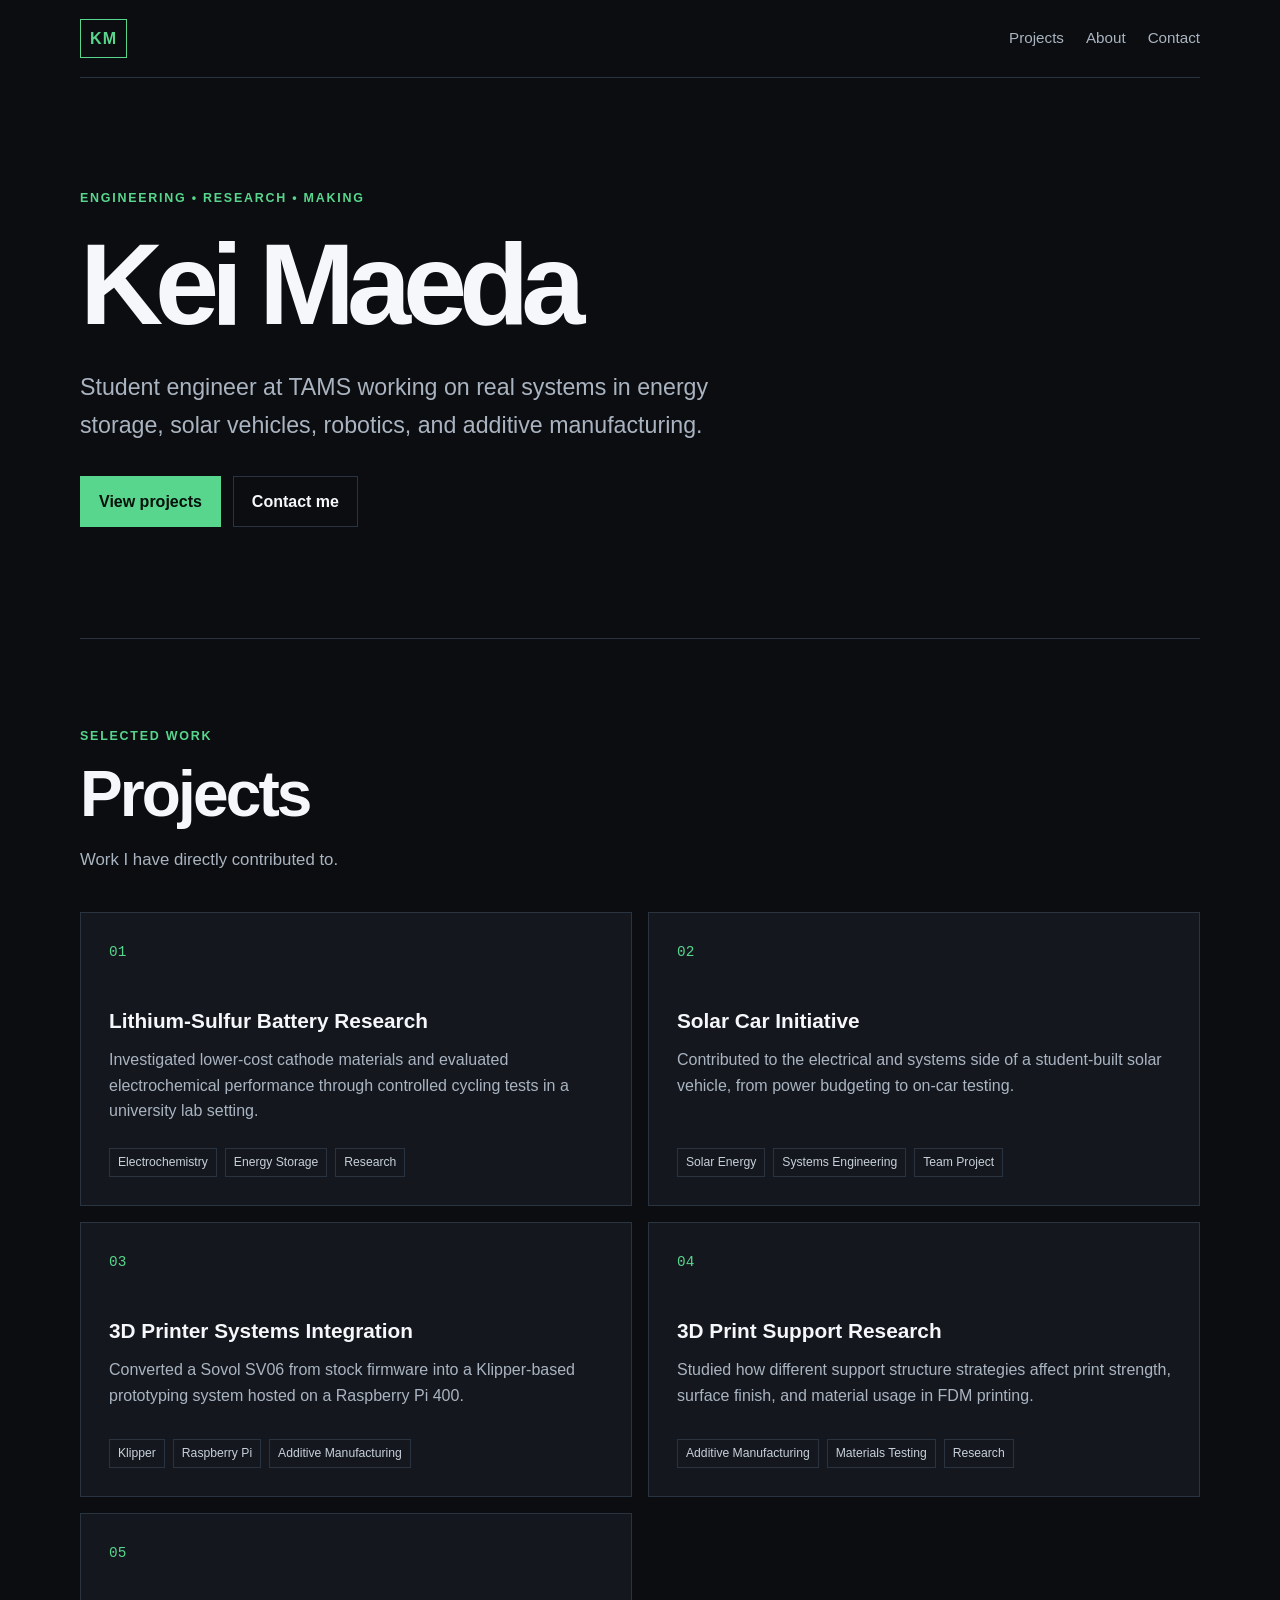
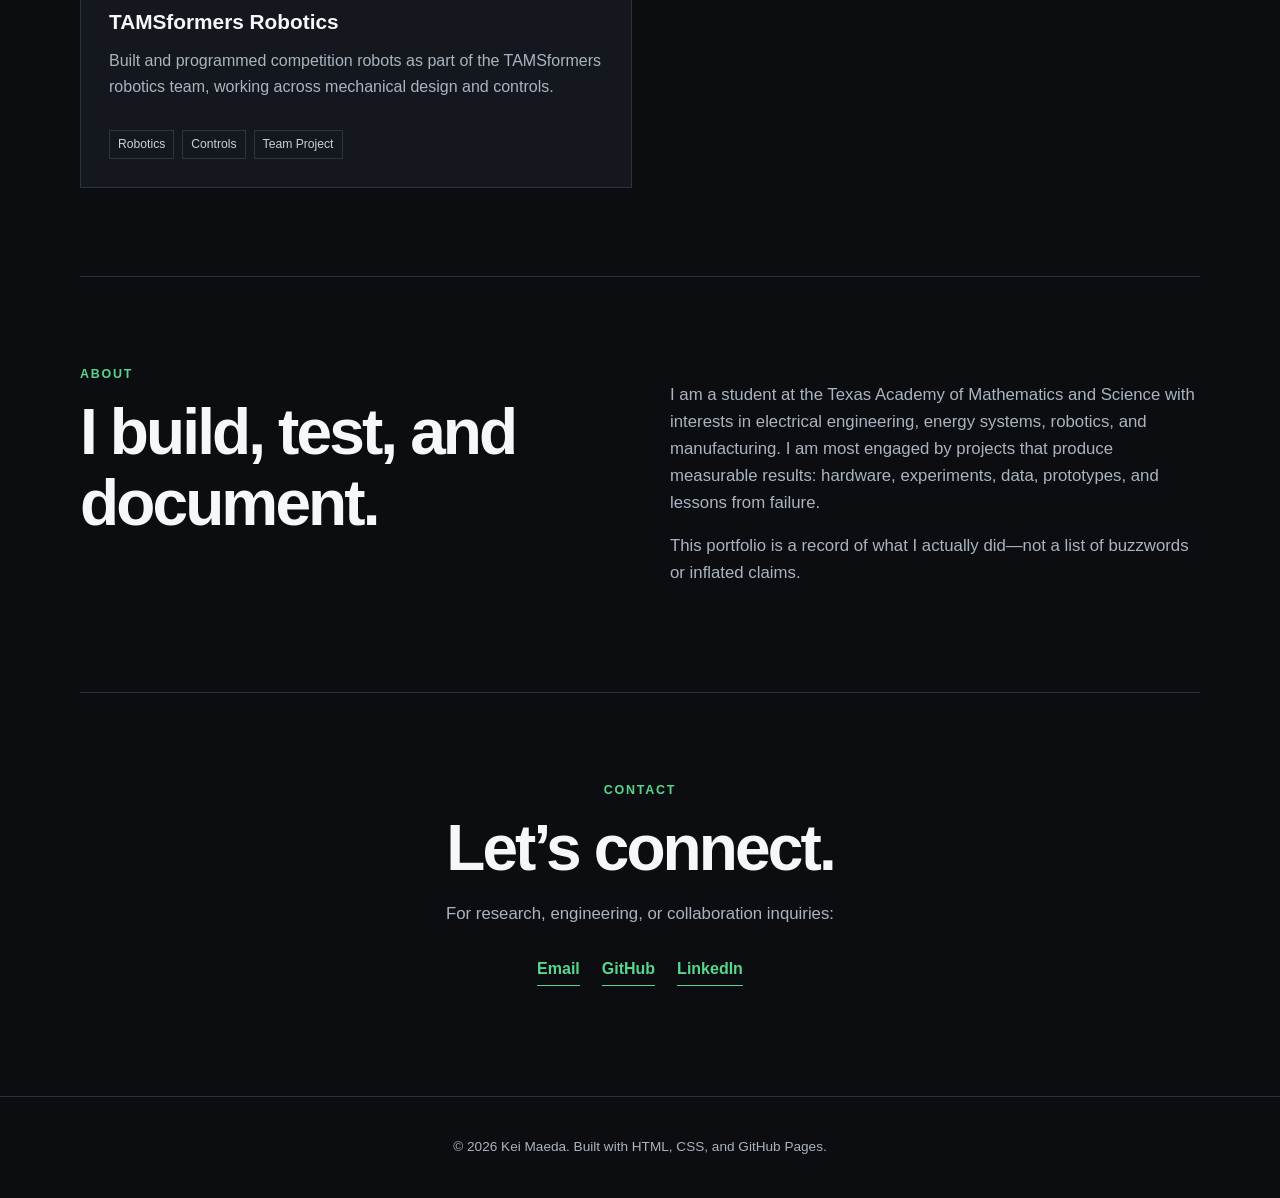
==== index.html @ e435aa9d "Add files via upload" ====
<!DOCTYPE html>
<html lang="en">
<head>
  <meta charset="UTF-8" />
  <meta name="viewport" content="width=device-width, initial-scale=1.0" />
  <meta
    name="description"
    content="Engineering portfolio of Kei Maeda: energy research, robotics, additive manufacturing, and systems engineering."
  />
  <title>Kei Maeda | Engineering Portfolio</title>
  <link rel="stylesheet" href="style.css" />
</head>

<body>
  <header class="site-header">
    <a class="logo" href="#home">KM</a>

    <nav aria-label="Main navigation">
      <a href="#projects">Projects</a>
      <a href="#about">About</a>
      <a href="#contact">Contact</a>
    </nav>
  </header>

  <main>
    <section class="hero" id="home">
      <p class="eyebrow">ENGINEERING • RESEARCH • MAKING</p>
      <h1>Kei Maeda</h1>
      <p class="hero-text">
        Student engineer at TAMS working on real systems in energy storage,
        solar vehicles, robotics, and additive manufacturing.
      </p>

      <div class="hero-actions">
        <a class="button primary" href="#projects">View projects</a>
        <a class="button secondary" href="#contact">Contact me</a>
      </div>
    </section>

    <section class="section" id="projects">
      <div class="section-heading">
        <p class="eyebrow">SELECTED WORK</p>
        <h2>Projects</h2>
        <p>
          Work I have directly contributed to.
        </p>
      </div>

      <div class="project-grid">
        <a class="project-card project-link" href="Projects/battery-research.html">
  <div class="project-number">01</div>
  <h3>Lithium-Sulfur Battery Research</h3>
  <p>
    Investigated lower-cost cathode materials and evaluated electrochemical
    performance through controlled cycling tests in a university lab setting.
  </p>
  <div class="tags">
    <span>Electrochemistry</span>
    <span>Energy Storage</span>
    <span>Research</span>
  </div>
</a>

        <a class="project-card project-link" href="Projects/solar-car.html">
  <div class="project-number">02</div>
  <h3>Solar Car Initiative</h3>
  <p>
    Contributed to the electrical and systems side of a student-built solar
    vehicle, from power budgeting to on-car testing.
  </p>
  <div class="tags">
    <span>Solar Energy</span>
    <span>Systems Engineering</span>
    <span>Team Project</span>
  </div>
</a>

        <a class="project-card project-link" href="Projects/sv06.html">
  <div class="project-number">03</div>
  <h3>3D Printer Systems Integration</h3>
  <p>
    Converted a Sovol SV06 from stock firmware into a Klipper-based
    prototyping system hosted on a Raspberry Pi 400.
  </p>
  <div class="tags">
    <span>Klipper</span>
    <span>Raspberry Pi</span>
    <span>Additive Manufacturing</span>
  </div>
</a>

        <a class="project-card project-link" href="Projects/support-study.html">
  <div class="project-number">04</div>
  <h3>3D Print Support Research</h3>
  <p>
    Studied how different support structure strategies affect print
    strength, surface finish, and material usage in FDM printing.
  </p>
  <div class="tags">
    <span>Additive Manufacturing</span>
    <span>Materials Testing</span>
    <span>Research</span>
  </div>
</a>

        <a class="project-card project-link" href="Projects/robotics.html">
  <div class="project-number">05</div>
  <h3>TAMSformers Robotics</h3>
  <p>
    Built and programmed competition robots as part of the TAMSformers
    robotics team, working across mechanical design and controls.
  </p>
  <div class="tags">
    <span>Robotics</span>
    <span>Controls</span>
    <span>Team Project</span>
  </div>
</a>
    </section>

    <section class="section about-section" id="about">
      <div class="section-heading">
        <p class="eyebrow">ABOUT</p>
        <h2>I build, test, and document.</h2>
      </div>

      <div class="about-text">
        <p>
          I am a student at the Texas Academy of Mathematics and Science with
          interests in electrical engineering, energy systems, robotics, and
          manufacturing. I am most engaged by projects that produce measurable
          results: hardware, experiments, data, prototypes, and lessons from failure.
        </p>
        <p>
          This portfolio is a record of what I actually did—not a list of
          buzzwords or inflated claims.
        </p>
      </div>
    </section>

    <section class="section contact-section" id="contact">
      <p class="eyebrow">CONTACT</p>
      <h2>Let’s connect.</h2>
      <p>
        For research, engineering, or collaboration inquiries:
      </p>

      <div class="contact-links">
        <a href="mailto:keimaedatexas@gmail.com">Email</a>
        <a href="https://github.com/keimaeda0" target="_blank" rel="noopener noreferrer">
          GitHub
        </a>
        <a href="linkedin.com/in/kei-maeda-260aa633a" target="_blank" rel="noopener noreferrer">
          LinkedIn
        </a>
      </div>
    </section>
  </main>

  <footer>
    <p>© 2026 Kei Maeda. Built with HTML, CSS, and GitHub Pages.</p>
  </footer>

  <script src="script.js"></script>
</body>
</html>
---- style.css ----
:root {
  --background: #0b0d10;
  --surface: #14181e;
  --surface-hover: #1b222b;
  --text: #f5f7fa;
  --muted: #aab4c1;
  --line: #2a3440;
  --accent: #58d68d;
  --accent-dark: #1c9b5a;
  --max-width: 1120px;
}

* {
  box-sizing: border-box;
}

html {
  scroll-behavior: smooth;
}

body {
  margin: 0;
  background: var(--background);
  color: var(--text);
  font-family: Arial, Helvetica, sans-serif;
  line-height: 1.6;
}

a {
  color: inherit;
  text-decoration: none;
}

.site-header {
  width: min(var(--max-width), calc(100% - 40px));
  margin: 0 auto;
  min-height: 78px;
  display: flex;
  align-items: center;
  justify-content: space-between;
  border-bottom: 1px solid var(--line);
}

.logo {
  border: 1px solid var(--accent);
  color: var(--accent);
  font-weight: 800;
  letter-spacing: 0.08em;
  padding: 6px 9px;
}

nav {
  display: flex;
  gap: 22px;
}

nav a {
  color: var(--muted);
  font-size: 0.95rem;
}

nav a:hover {
  color: var(--accent);
}

.hero,
.section {
  width: min(var(--max-width), calc(100% - 40px));
  margin: 0 auto;
}

.hero {
  min-height: 560px;
  display: flex;
  flex-direction: column;
  justify-content: center;
  padding: 80px 0;
}

.eyebrow {
  color: var(--accent);
  font-size: 0.78rem;
  font-weight: 800;
  letter-spacing: 0.14em;
  margin: 0 0 12px;
}

h1,
h2,
h3 {
  line-height: 1.1;
  margin-top: 0;
}

h1 {
  font-size: clamp(3.2rem, 9vw, 7.5rem);
  letter-spacing: -0.07em;
  margin-bottom: 22px;
}

h2 {
  font-size: clamp(2.1rem, 5vw, 4rem);
  letter-spacing: -0.045em;
  margin-bottom: 18px;
}

h3 {
  font-size: 1.3rem;
  margin-bottom: 14px;
}

.hero-text {
  max-width: 700px;
  color: var(--muted);
  font-size: clamp(1.1rem, 2vw, 1.45rem);
  margin: 0;
}

.hero-actions {
  display: flex;
  flex-wrap: wrap;
  gap: 12px;
  margin-top: 32px;
}

.button {
  display: inline-block;
  padding: 12px 18px;
  font-weight: 700;
  border: 1px solid var(--line);
}

.button.primary {
  background: var(--accent);
  color: #06110a;
  border-color: var(--accent);
}

.button.primary:hover {
  background: var(--accent-dark);
  border-color: var(--accent-dark);
}

.button.secondary:hover {
  border-color: var(--accent);
  color: var(--accent);
}

.section {
  border-top: 1px solid var(--line);
  padding: 88px 0;
}

.section-heading {
  max-width: 730px;
  margin-bottom: 38px;
}

.section-heading > p:last-child,
.about-text p,
.contact-section > p:not(.eyebrow) {
  color: var(--muted);
  font-size: 1.05rem;
}

.project-grid {
  display: grid;
  grid-template-columns: repeat(2, 1fr);
  gap: 16px;
}

.project-card {
  background: var(--surface);
  border: 1px solid var(--line);
  min-height: 275px;
  padding: 28px;
  display: flex;
  flex-direction: column;
  transition: transform 0.2s ease, background 0.2s ease, border-color 0.2s ease;
}

.project-card:hover {
  transform: translateY(-5px);
  background: var(--surface-hover);
  border-color: var(--accent);
}

.project-number {
  color: var(--accent);
  font-family: "Courier New", monospace;
  font-size: 0.9rem;
  margin-bottom: 46px;
}

.project-card p {
  color: var(--muted);
  margin: 0;
}

.tags {
  display: flex;
  flex-wrap: wrap;
  gap: 8px;
  margin-top: auto;
  padding-top: 24px;
}

.tags span {
  border: 1px solid var(--line);
  color: #c8d0d9;
  font-size: 0.76rem;
  padding: 4px 8px;
}

.about-section {
  display: grid;
  grid-template-columns: 1fr 1fr;
  gap: 60px;
}

.about-text {
  max-width: 620px;
}

.contact-section {
  text-align: center;
  padding-bottom: 110px;
}

.contact-section .eyebrow {
  margin-top: 0;
}

.contact-links {
  display: flex;
  justify-content: center;
  flex-wrap: wrap;
  gap: 22px;
  margin-top: 28px;
}

.contact-links a {
  border-bottom: 1px solid var(--accent);
  color: var(--accent);
  font-weight: 700;
  padding-bottom: 3px;
}

footer {
  border-top: 1px solid var(--line);
  color: var(--muted);
  font-size: 0.85rem;
  padding: 26px 20px;
  text-align: center;
}

@media (max-width: 720px) {
  .site-header {
    min-height: 68px;
  }

  nav {
    gap: 14px;
    font-size: 0.85rem;
  }

  .hero {
    min-height: 500px;
  }

  .project-grid,
  .about-section {
    grid-template-columns: 1fr;
  }

  .about-section {
    gap: 6px;
  }

  .section {
    padding: 62px 0;
  }

  .project-card {
    min-height: 245px;
  }
}
.project-link {
  color: inherit;
  text-decoration: none;
  cursor: pointer;
}

.project-link h3 {
  color: var(--text);
}

.project-link:focus-visible {
  outline: 3px solid var(--accent);
  outline-offset: 4px;
}
.project-hero,
.project-content {
  width: min(var(--max-width), calc(100% - 40px));
  margin: 0 auto;
}

.project-hero {
  padding: 74px 0 64px;
  border-bottom: 1px solid var(--line);
}

.project-hero h1 {
  max-width: 950px;
  font-size: clamp(3rem, 7vw, 6.2rem);
}

.project-hero-tags {
  margin-top: 28px;
}

.back-link {
  display: inline-block;
  color: var(--accent);
  font-weight: 700;
  margin-bottom: 64px;
}

.back-link:hover {
  text-decoration: underline;
}

.project-content {
  padding: 76px 0 110px;
}

.project-intro {
  display: grid;
  grid-template-columns: repeat(2, 1fr);
  gap: 22px;
  padding-bottom: 76px;
}

.project-intro > div {
  background: var(--surface);
  border: 1px solid var(--line);
  padding: 25px;
}

.project-intro h2,
.media-section h2 {
  font-size: clamp(1.7rem, 3vw, 2.5rem);
}

.project-intro h2 {
  color: var(--accent);
}

.project-intro p:not(.eyebrow),
.media-note,
.technical-list {
  color: var(--muted);
}

.media-section {
  border-top: 1px solid var(--line);
  padding: 65px 0;
}

.media-grid {
  display: grid;
  grid-template-columns: repeat(3, 1fr);
  gap: 16px;
  margin-top: 28px;
}

.media-card {
  background: var(--surface);
  border: 1px solid var(--line);
  margin: 0;
}

.media-card img {
  width: 100%;
  aspect-ratio: 4 / 3;
  display: block;
  object-fit: cover;
}

.media-card figcaption {
  color: var(--muted);
  font-size: 0.9rem;
  padding: 14px;
}

.project-video {
  width: min(900px, 100%);
  background: #000;
  border: 1px solid var(--line);
  display: block;
  margin-top: 28px;
}

.media-note {
  font-size: 0.9rem;
}

.technical-list {
  line-height: 2;
  padding-left: 20px;
}

@media (max-width: 720px) {
  .project-intro,
  .media-grid {
    grid-template-columns: 1fr;
  }

  .project-hero {
    padding: 50px 0;
  }

  .back-link {
    margin-bottom: 42px;
  }

  .project-content {
    padding-top: 50px;
  }
}
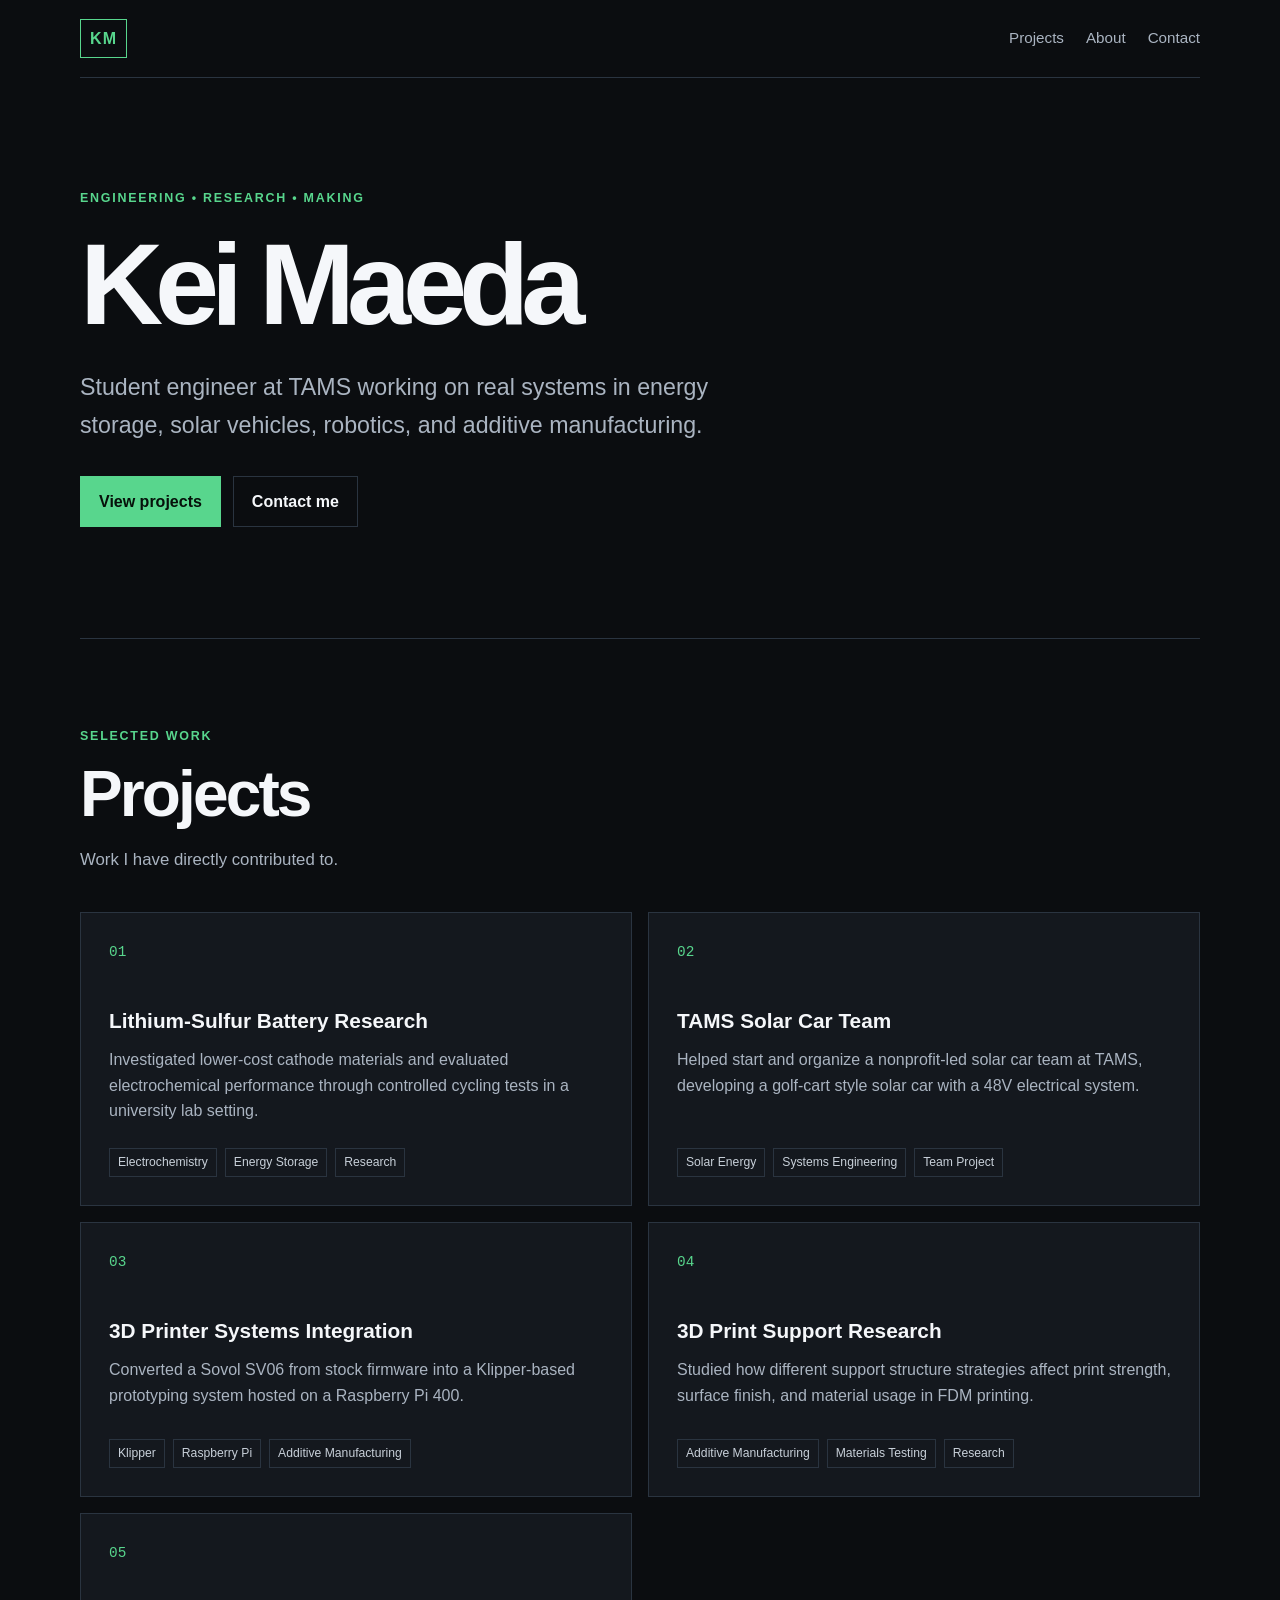
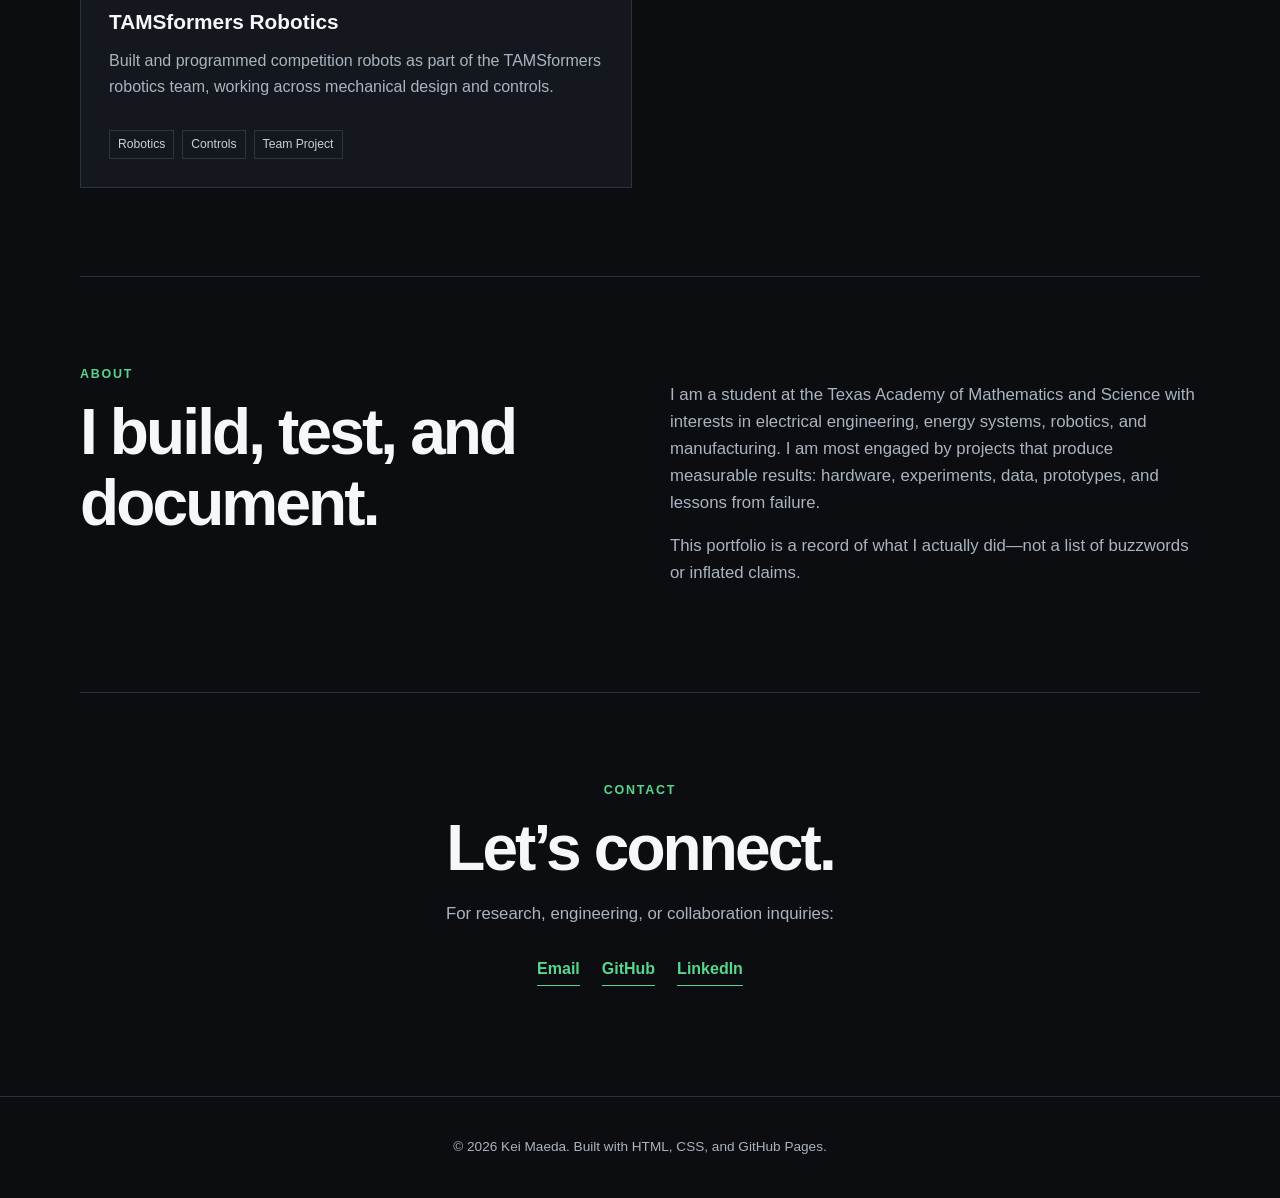
==== commit e4f0fd34: "Revise project details in index.html Updated project descriptions and added a new project for the TA" ====
--- a/index.html
+++ b/index.html
@@ -63,10 +63,10 @@
 
         <a class="project-card project-link" href="Projects/solar-car.html">
   <div class="project-number">02</div>
-  <h3>Solar Car Initiative</h3>
+  <h3>TAMS Solar Car Team</h3>
   <p>
-    Contributed to the electrical and systems side of a student-built solar
-    vehicle, from power budgeting to on-car testing.
+    Helped start and organize a nonprofit-led solar car team at TAMS, developing 
+    a golf-cart style solar car with a 48V electrical system.
   </p>
   <div class="tags">
     <span>Solar Energy</span>
@@ -163,4 +163,4 @@
 
   <script src="script.js"></script>
 </body>
-</html>+</html>
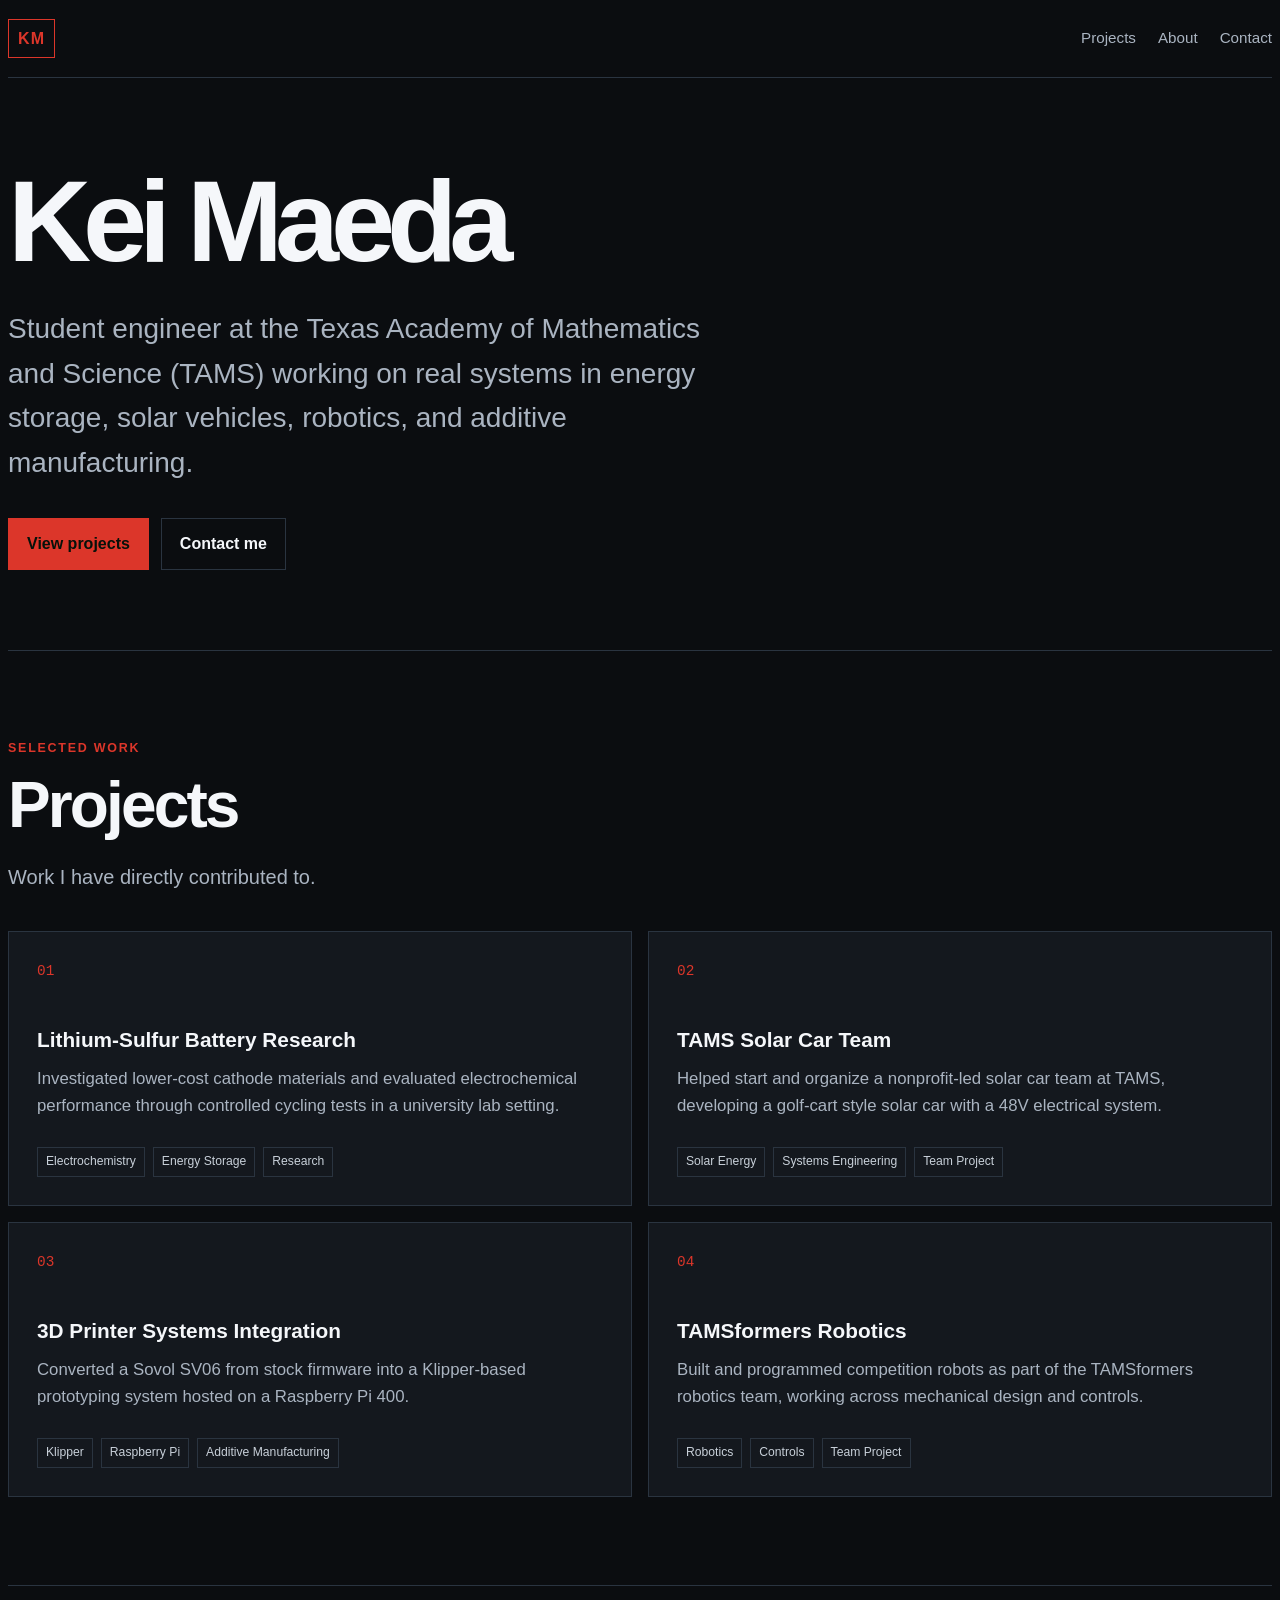
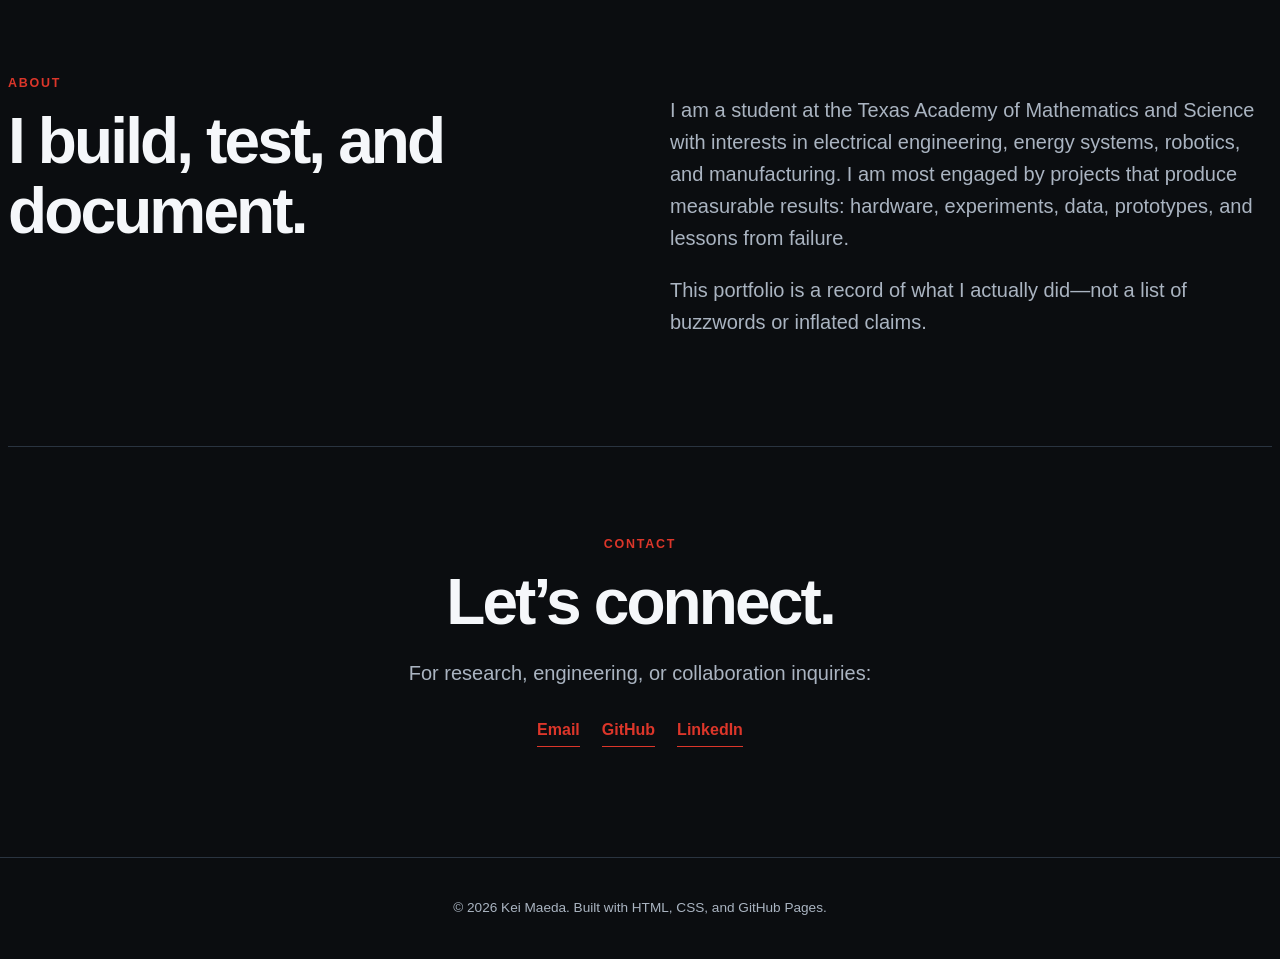
==== commit 74f0772c: "Revise index.html for portfolio updates Updated the HTML structure and content of the portfolio page" ====
--- a/index.html
+++ b/index.html
@@ -24,10 +24,9 @@
 
   <main>
     <section class="hero" id="home">
-      <p class="eyebrow">ENGINEERING • RESEARCH • MAKING</p>
       <h1>Kei Maeda</h1>
       <p class="hero-text">
-        Student engineer at TAMS working on real systems in energy storage,
+        Student engineer at the Texas Academy of Mathematics and Science (TAMS) working on real systems in energy storage,
         solar vehicles, robotics, and additive manufacturing.
       </p>
 
@@ -89,6 +88,7 @@
   </div>
 </a>
 
+        <!-- Hidden for now — page still exists at Projects/support-study.html, just unlinked from the grid.
         <a class="project-card project-link" href="Projects/support-study.html">
   <div class="project-number">04</div>
   <h3>3D Print Support Research</h3>
@@ -102,9 +102,10 @@
     <span>Research</span>
   </div>
 </a>
+        -->
 
         <a class="project-card project-link" href="Projects/robotics.html">
-  <div class="project-number">05</div>
+  <div class="project-number">04</div>
   <h3>TAMSformers Robotics</h3>
   <p>
     Built and programmed competition robots as part of the TAMSformers
--- a/style.css
+++ b/style.css
@@ -5,9 +5,9 @@
   --text: #f5f7fa;
   --muted: #aab4c1;
   --line: #2a3440;
-  --accent: #58d68d;
-  --accent-dark: #1c9b5a;
-  --max-width: 1120px;
+  --accent: #dc362a;
+  --accent-dark: #dc362a;
+  --max-width: 1720px;
 }
 
 * {
@@ -32,7 +32,7 @@
 }
 
 .site-header {
-  width: min(var(--max-width), calc(100% - 40px));
+  width: min(var(--max-width), calc(100% - 16px));
   margin: 0 auto;
   min-height: 78px;
   display: flex;
@@ -65,7 +65,7 @@
 
 .hero,
 .section {
-  width: min(var(--max-width), calc(100% - 40px));
+  width: min(var(--max-width), calc(100% - 16px));
   margin: 0 auto;
 }
 
@@ -112,7 +112,7 @@
 .hero-text {
   max-width: 700px;
   color: var(--muted);
-  font-size: clamp(1.1rem, 2vw, 1.45rem);
+  font-size: clamp(1.3rem, 2.4vw, 1.75rem);
   margin: 0;
 }
 
@@ -160,7 +160,7 @@
 .about-text p,
 .contact-section > p:not(.eyebrow) {
   color: var(--muted);
-  font-size: 1.05rem;
+  font-size: 1.25rem;
 }
 
 .project-grid {
@@ -194,6 +194,7 @@
 
 .project-card p {
   color: var(--muted);
+  font-size: 1.05rem;
   margin: 0;
 }
 
@@ -301,7 +302,7 @@
 }
 .project-hero,
 .project-content {
-  width: min(var(--max-width), calc(100% - 40px));
+  width: min(var(--max-width), calc(100% - 16px));
   margin: 0 auto;
 }
 
@@ -357,8 +358,12 @@
 }
 
 .project-intro p:not(.eyebrow),
-.media-note,
 .technical-list {
+  color: var(--muted);
+  font-size: 1.15rem;
+}
+
+.media-note {
   color: var(--muted);
 }
 
@@ -427,4 +432,4 @@
   .project-content {
     padding-top: 50px;
   }
-}+}
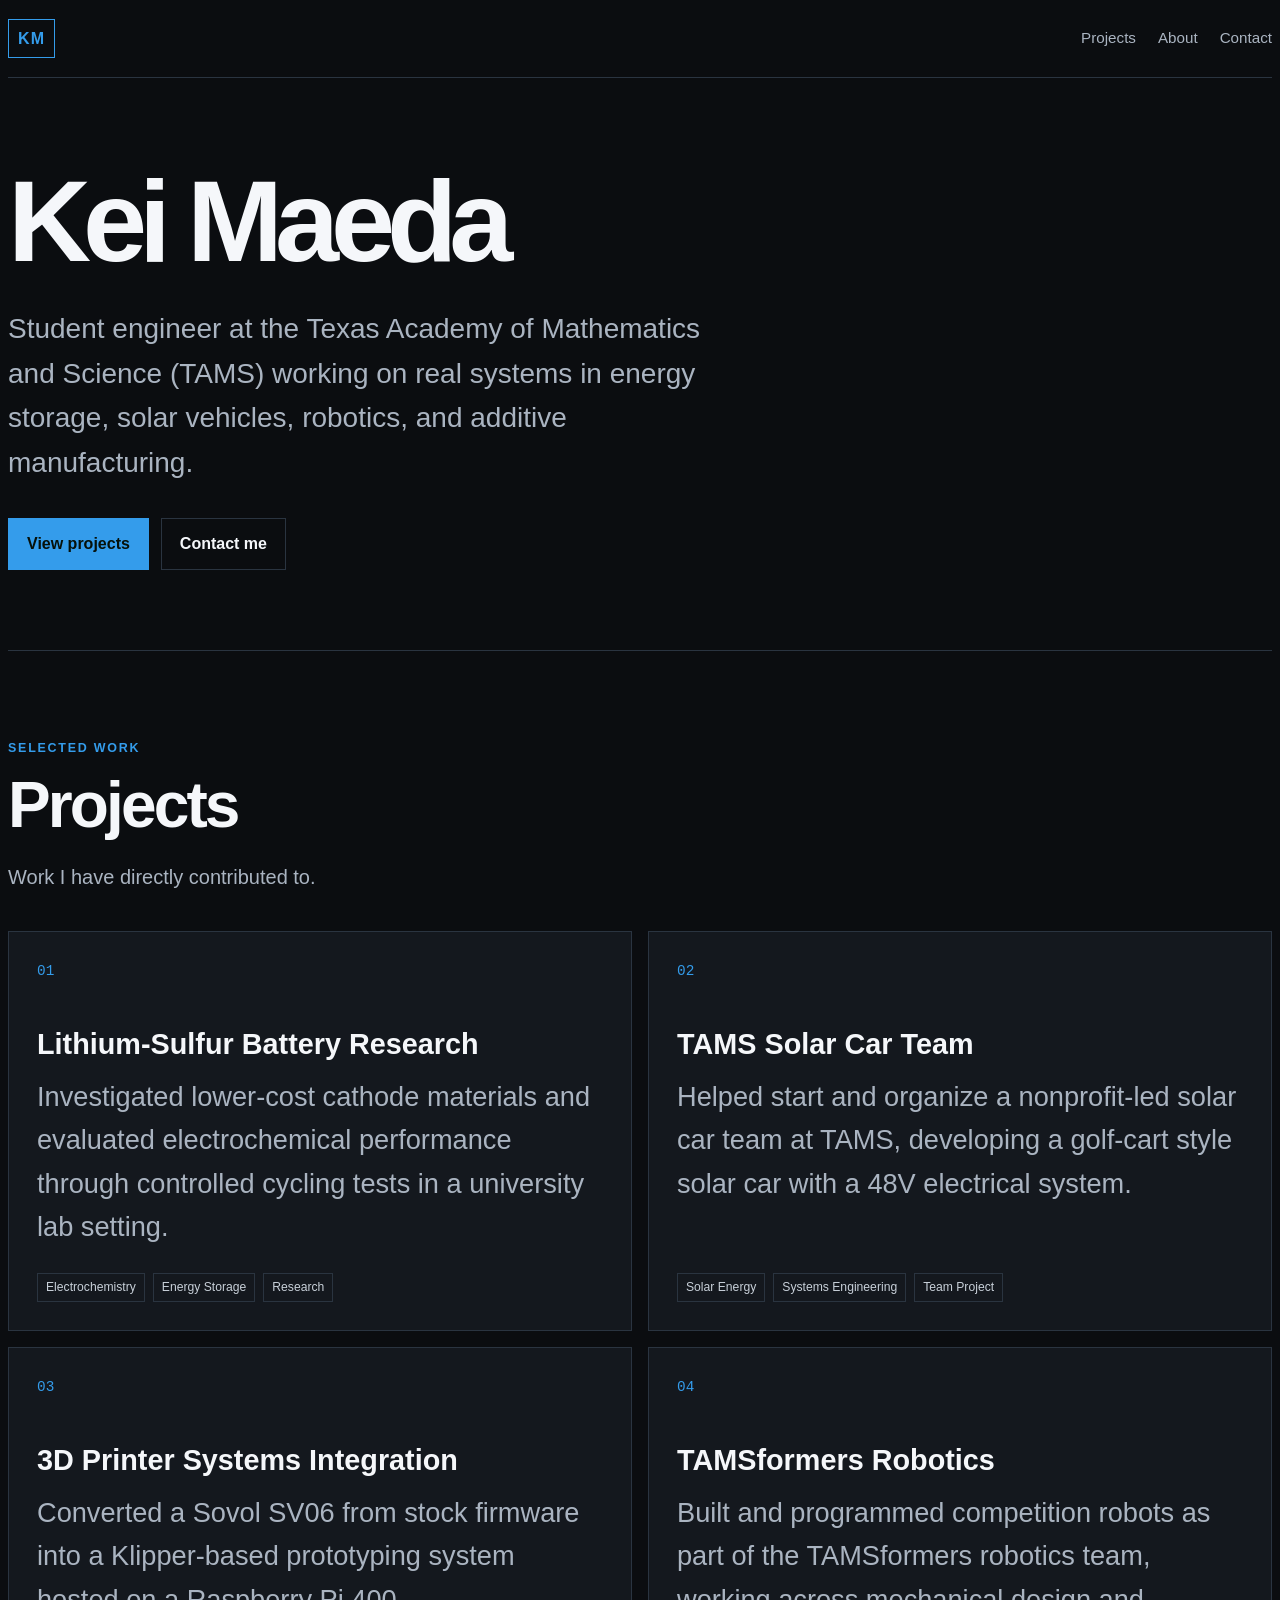
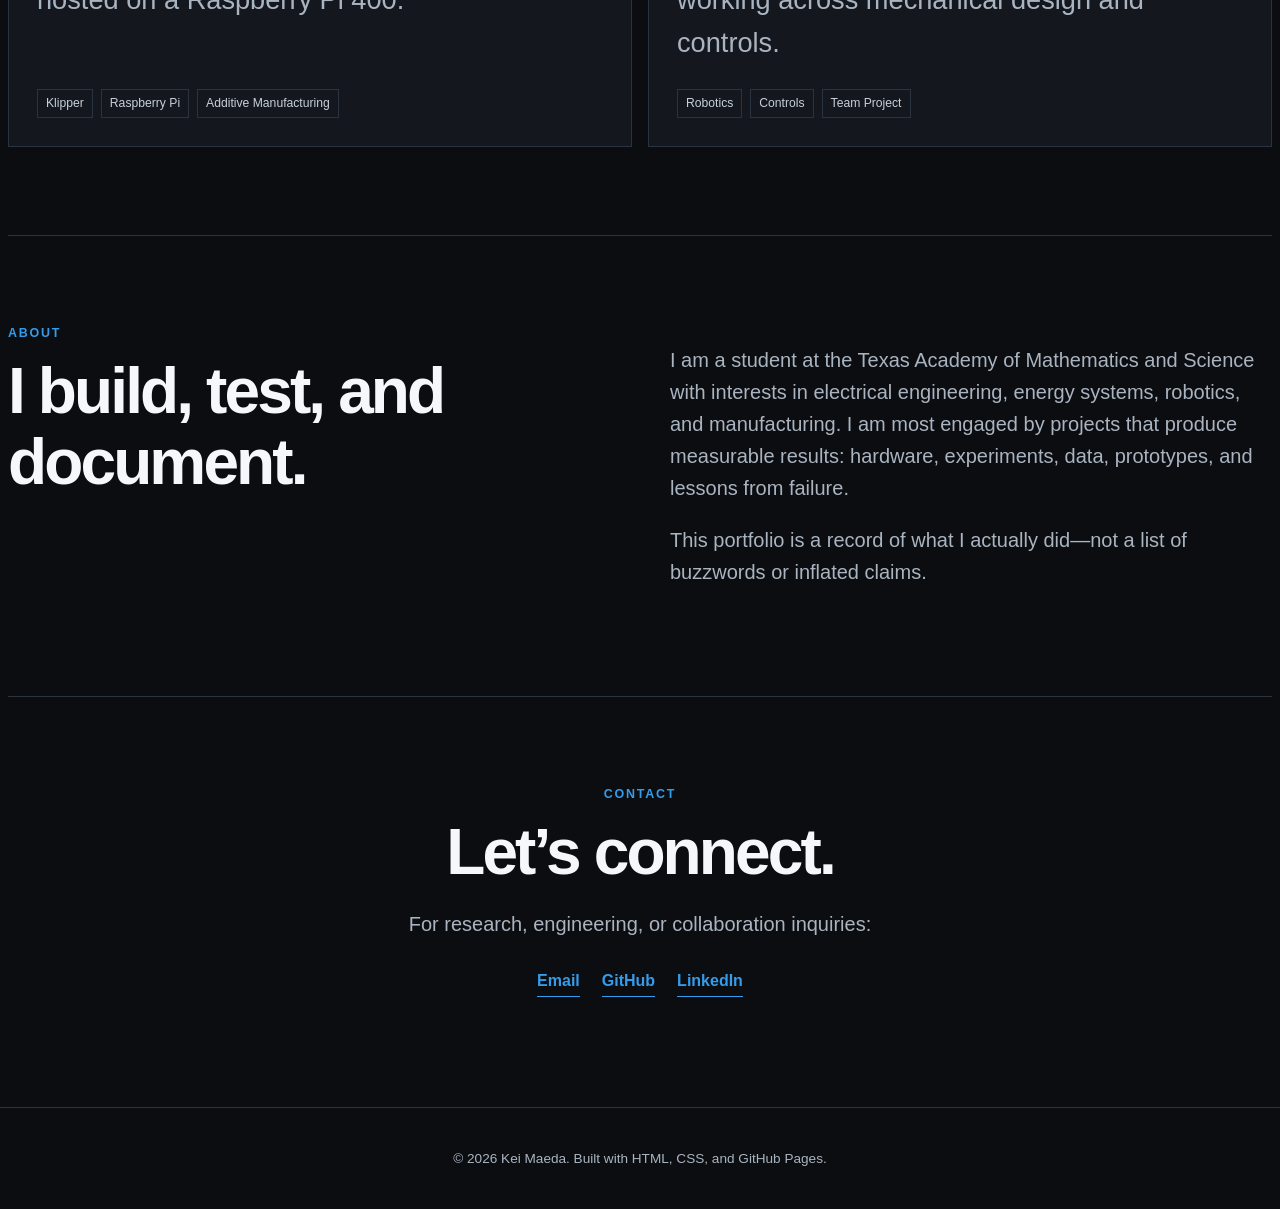
==== commit dd906874: "Add files via upload" ====
--- a/index.html
+++ b/index.html
@@ -12,6 +12,23 @@
 </head>
 
 <body>
+  <script>
+    if (sessionStorage.getItem("introPlayed")) {
+      document.documentElement.classList.add("intro-skip");
+    } else {
+      sessionStorage.setItem("introPlayed", "1");
+      if ("scrollRestoration" in history) {
+        history.scrollRestoration = "manual";
+      }
+      window.scrollTo(0, 0);
+    }
+  </script>
+
+  <div class="intro-overlay" aria-hidden="true">
+    <p class="intro-mark">KM</p>
+    <p class="intro-tagline">ENGINEERING • RESEARCH</p>
+  </div>
+
   <header class="site-header">
     <a class="logo" href="#home">KM</a>
 
@@ -164,4 +181,4 @@
 
   <script src="script.js"></script>
 </body>
-</html>
+</html>
--- a/style.css
+++ b/style.css
@@ -5,8 +5,8 @@
   --text: #f5f7fa;
   --muted: #aab4c1;
   --line: #2a3440;
-  --accent: #dc362a;
-  --accent-dark: #dc362a;
+  --accent: #349ceb;
+  --accent-dark: #349ceb;
   --max-width: 1720px;
 }
 
@@ -29,6 +29,70 @@
 a {
   color: inherit;
   text-decoration: none;
+}
+
+.intro-overlay {
+  position: fixed;
+  inset: 0;
+  z-index: 999;
+  display: flex;
+  flex-direction: column;
+  align-items: center;
+  justify-content: center;
+  gap: 18px;
+  background: var(--background);
+  animation: intro-hold 2.1s ease forwards;
+}
+
+.intro-mark {
+  margin: 0;
+  color: var(--accent);
+  font-weight: 800;
+  font-size: clamp(2.5rem, 10vw, 5rem);
+  letter-spacing: 0.08em;
+  opacity: 0;
+  transform: scale(0.85);
+  animation: intro-mark-in 0.7s cubic-bezier(0.16, 1, 0.3, 1) 0.15s forwards;
+}
+
+.intro-tagline {
+  margin: 0;
+  color: var(--muted);
+  font-size: 0.85rem;
+  font-weight: 800;
+  letter-spacing: 0.3em;
+  opacity: 0;
+  animation: intro-tagline-in 0.6s ease 0.6s forwards;
+}
+
+@keyframes intro-mark-in {
+  to {
+    opacity: 1;
+    transform: scale(1);
+  }
+}
+
+@keyframes intro-tagline-in {
+  to {
+    opacity: 1;
+  }
+}
+
+@keyframes intro-hold {
+  0%,
+  70% {
+    opacity: 1;
+    visibility: visible;
+  }
+  100% {
+    opacity: 0;
+    visibility: hidden;
+    pointer-events: none;
+  }
+}
+
+html.intro-skip .intro-overlay {
+  display: none;
 }
 
 .site-header {
@@ -105,7 +169,7 @@
 }
 
 h3 {
-  font-size: 1.3rem;
+  font-size: 1.8rem;
   margin-bottom: 14px;
 }
 
@@ -171,7 +235,7 @@
 
 .project-card {
   background: var(--surface);
-  border: 1px solid var(--line);
+  border: 1.5px solid var(--line);
   min-height: 275px;
   padding: 28px;
   display: flex;
@@ -194,7 +258,7 @@
 
 .project-card p {
   color: var(--muted);
-  font-size: 1.05rem;
+  font-size: 1.7rem;
   margin: 0;
 }
 
@@ -398,6 +462,124 @@
   padding: 14px;
 }
 
+.video-grid {
+  display: grid;
+  grid-template-columns: repeat(3, 1fr);
+  gap: 16px;
+  margin-top: 28px;
+}
+
+.video-card {
+  background: var(--surface);
+  border: 1px solid var(--line);
+  margin: 0;
+}
+
+.video-card .project-video {
+  width: 100%;
+  aspect-ratio: 1080 / 1920;
+  object-fit: cover;
+  margin-top: 0;
+  border: none;
+}
+
+.video-card figcaption {
+  color: var(--muted);
+  font-size: 0.9rem;
+  padding: 14px;
+}
+
+.media-feature {
+  background: var(--surface);
+  border: 1px solid var(--line);
+  margin: 28px 0 0;
+}
+
+.media-feature img {
+  width: 100%;
+  max-height: 900px;
+  display: block;
+  object-fit: cover;
+}
+
+.media-feature figcaption {
+  color: var(--muted);
+  font-size: 0.9rem;
+  padding: 14px;
+}
+
+.carousel {
+  display: flex;
+  align-items: center;
+  gap: 14px;
+  margin-top: 28px;
+}
+
+.carousel-track {
+  flex: 1;
+  display: flex;
+  overflow-x: auto;
+  scroll-snap-type: x mandatory;
+  scroll-behavior: smooth;
+  gap: 0;
+  background: var(--surface);
+  border: 1px solid var(--line);
+}
+
+.carousel-track::-webkit-scrollbar {
+  display: none;
+}
+
+.carousel-slide {
+  flex: 0 0 100%;
+  scroll-snap-align: start;
+  margin: 0;
+}
+
+.carousel-slide img {
+  width: 100%;
+  aspect-ratio: 2200 / 1700;
+  max-height: none;
+  display: block;
+  object-fit: contain;
+  background: #000;
+}
+
+.carousel-slide figcaption {
+  color: var(--muted);
+  font-size: 0.9rem;
+  padding: 14px;
+}
+
+.carousel-btn {
+  flex: none;
+  width: 44px;
+  height: 44px;
+  background: var(--surface);
+  border: 1px solid var(--line);
+  color: var(--text);
+  font-size: 1.5rem;
+  line-height: 1;
+  cursor: pointer;
+}
+
+.carousel-btn:hover {
+  border-color: var(--accent);
+  color: var(--accent);
+}
+
+@media (max-width: 720px) {
+  .carousel {
+    gap: 8px;
+  }
+
+  .carousel-btn {
+    width: 36px;
+    height: 36px;
+    font-size: 1.2rem;
+  }
+}
+
 .project-video {
   width: min(900px, 100%);
   background: #000;
@@ -406,6 +588,10 @@
   margin-top: 28px;
 }
 
+.project-video-small {
+  width: min(420px, 100%);
+}
+
 .media-note {
   font-size: 0.9rem;
 }
@@ -417,7 +603,8 @@
 
 @media (max-width: 720px) {
   .project-intro,
-  .media-grid {
+  .media-grid,
+  .video-grid {
     grid-template-columns: 1fr;
   }
 
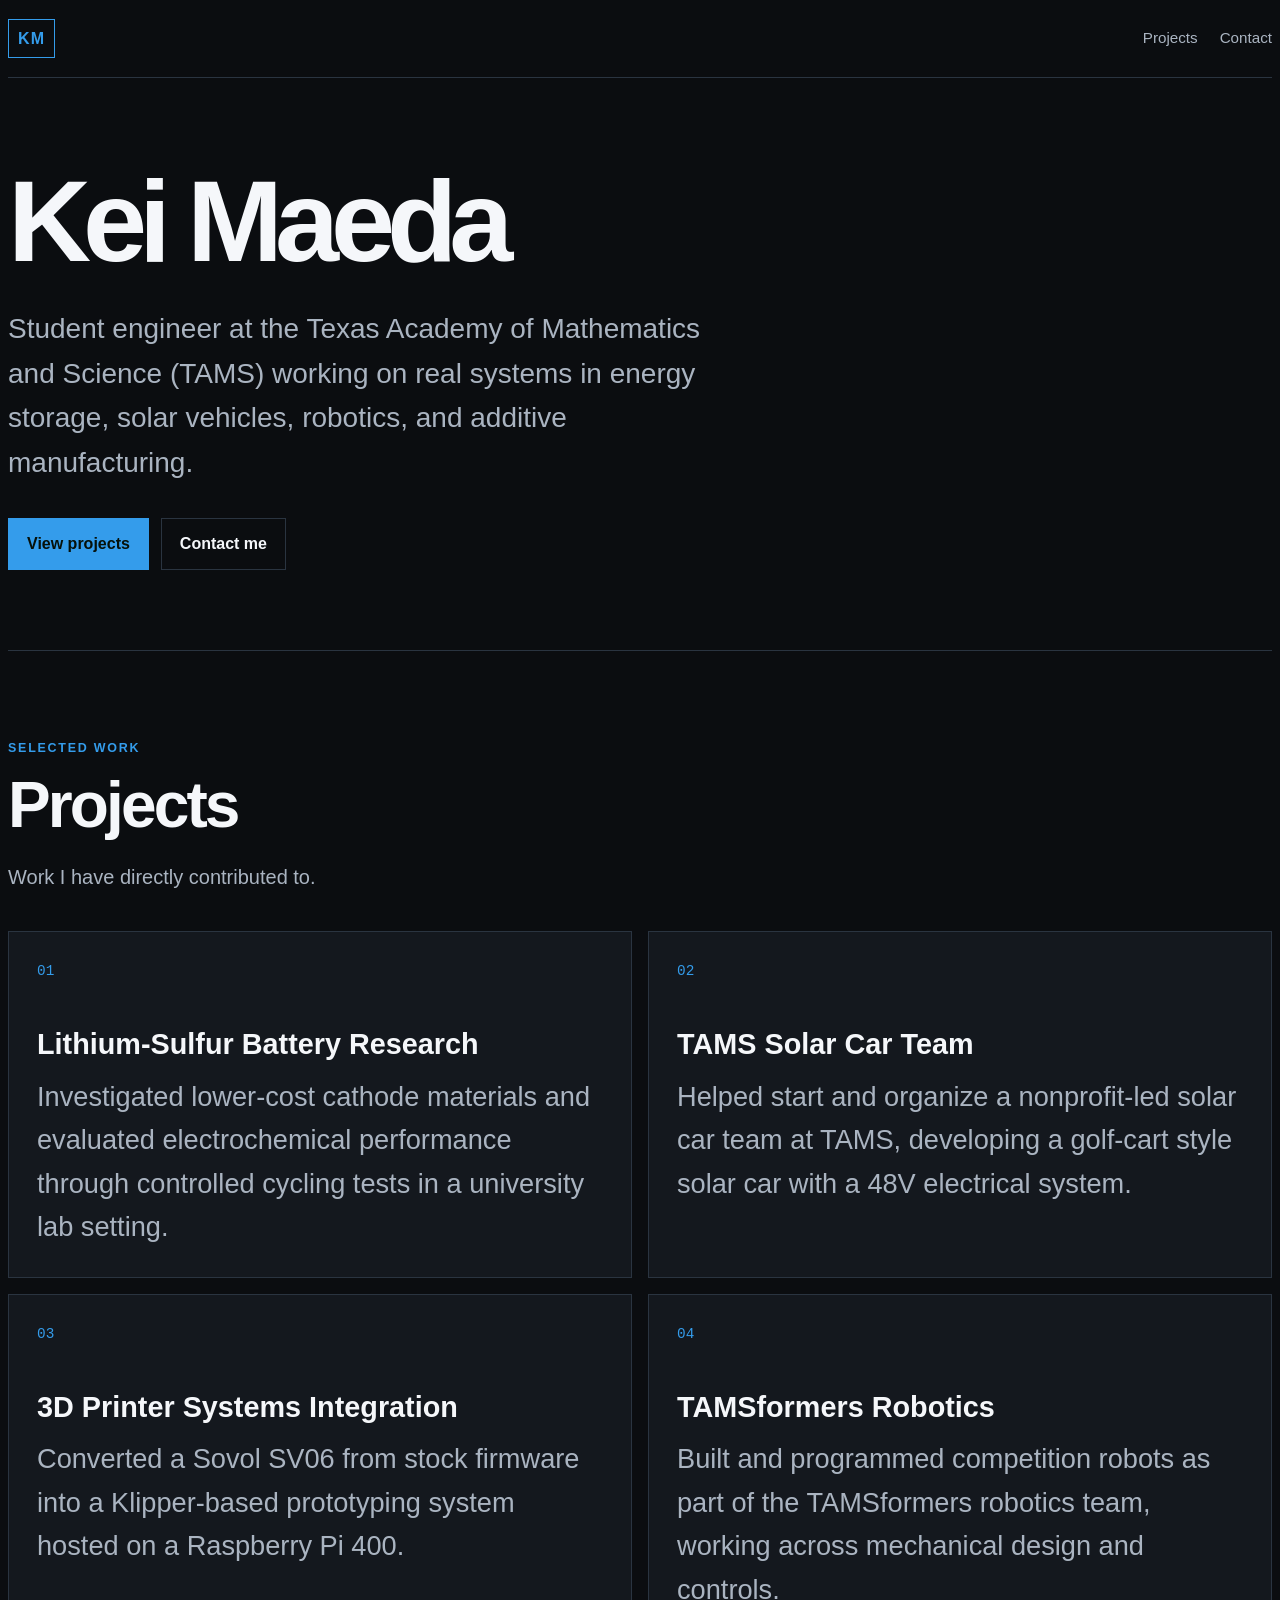
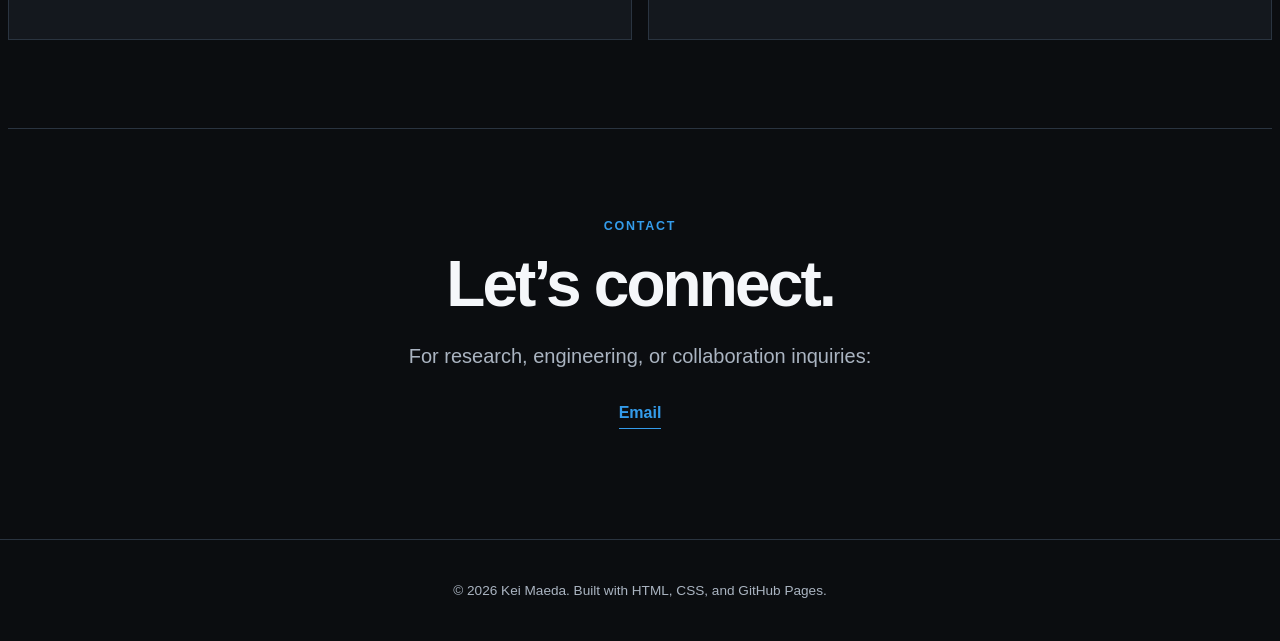
==== commit de72d973: "Refactor index.html for better intro handling Updated the HTML structure and improved the intro scri" ====
--- a/index.html
+++ b/index.html
@@ -13,14 +13,27 @@
 
 <body>
   <script>
+    if ("scrollRestoration" in history) {
+      history.scrollRestoration = "manual";
+    }
+
     if (sessionStorage.getItem("introPlayed")) {
       document.documentElement.classList.add("intro-skip");
     } else {
       sessionStorage.setItem("introPlayed", "1");
-      if ("scrollRestoration" in history) {
-        history.scrollRestoration = "manual";
-      }
-      window.scrollTo(0, 0);
+      document.documentElement.classList.add("intro-lock");
+
+      const jumpToTop = () => window.scrollTo({ top: 0, left: 0, behavior: "instant" });
+      jumpToTop();
+      window.addEventListener("load", jumpToTop);
+
+      window.addEventListener("DOMContentLoaded", () => {
+        const overlay = document.querySelector(".intro-overlay");
+        overlay.addEventListener("animationend", () => {
+          document.documentElement.classList.remove("intro-lock");
+          jumpToTop();
+        });
+      });
     }
   </script>
 
@@ -34,7 +47,6 @@
 
     <nav aria-label="Main navigation">
       <a href="#projects">Projects</a>
-      <a href="#about">About</a>
       <a href="#contact">Contact</a>
     </nav>
   </header>
@@ -70,11 +82,6 @@
     Investigated lower-cost cathode materials and evaluated electrochemical
     performance through controlled cycling tests in a university lab setting.
   </p>
-  <div class="tags">
-    <span>Electrochemistry</span>
-    <span>Energy Storage</span>
-    <span>Research</span>
-  </div>
 </a>
 
         <a class="project-card project-link" href="Projects/solar-car.html">
@@ -84,11 +91,6 @@
     Helped start and organize a nonprofit-led solar car team at TAMS, developing 
     a golf-cart style solar car with a 48V electrical system.
   </p>
-  <div class="tags">
-    <span>Solar Energy</span>
-    <span>Systems Engineering</span>
-    <span>Team Project</span>
-  </div>
 </a>
 
         <a class="project-card project-link" href="Projects/sv06.html">
@@ -98,11 +100,6 @@
     Converted a Sovol SV06 from stock firmware into a Klipper-based
     prototyping system hosted on a Raspberry Pi 400.
   </p>
-  <div class="tags">
-    <span>Klipper</span>
-    <span>Raspberry Pi</span>
-    <span>Additive Manufacturing</span>
-  </div>
 </a>
 
         <!-- Hidden for now — page still exists at Projects/support-study.html, just unlinked from the grid.
@@ -128,33 +125,9 @@
     Built and programmed competition robots as part of the TAMSformers
     robotics team, working across mechanical design and controls.
   </p>
-  <div class="tags">
-    <span>Robotics</span>
-    <span>Controls</span>
-    <span>Team Project</span>
-  </div>
 </a>
     </section>
 
-    <section class="section about-section" id="about">
-      <div class="section-heading">
-        <p class="eyebrow">ABOUT</p>
-        <h2>I build, test, and document.</h2>
-      </div>
-
-      <div class="about-text">
-        <p>
-          I am a student at the Texas Academy of Mathematics and Science with
-          interests in electrical engineering, energy systems, robotics, and
-          manufacturing. I am most engaged by projects that produce measurable
-          results: hardware, experiments, data, prototypes, and lessons from failure.
-        </p>
-        <p>
-          This portfolio is a record of what I actually did—not a list of
-          buzzwords or inflated claims.
-        </p>
-      </div>
-    </section>
 
     <section class="section contact-section" id="contact">
       <p class="eyebrow">CONTACT</p>
@@ -165,12 +138,6 @@
 
       <div class="contact-links">
         <a href="mailto:keimaedatexas@gmail.com">Email</a>
-        <a href="https://github.com/keimaeda0" target="_blank" rel="noopener noreferrer">
-          GitHub
-        </a>
-        <a href="linkedin.com/in/kei-maeda-260aa633a" target="_blank" rel="noopener noreferrer">
-          LinkedIn
-        </a>
       </div>
     </section>
   </main>
@@ -181,4 +148,4 @@
 
   <script src="script.js"></script>
 </body>
-</html>+</html>
--- a/style.css
+++ b/style.css
@@ -619,4 +619,4 @@
   .project-content {
     padding-top: 50px;
   }
-}
+}
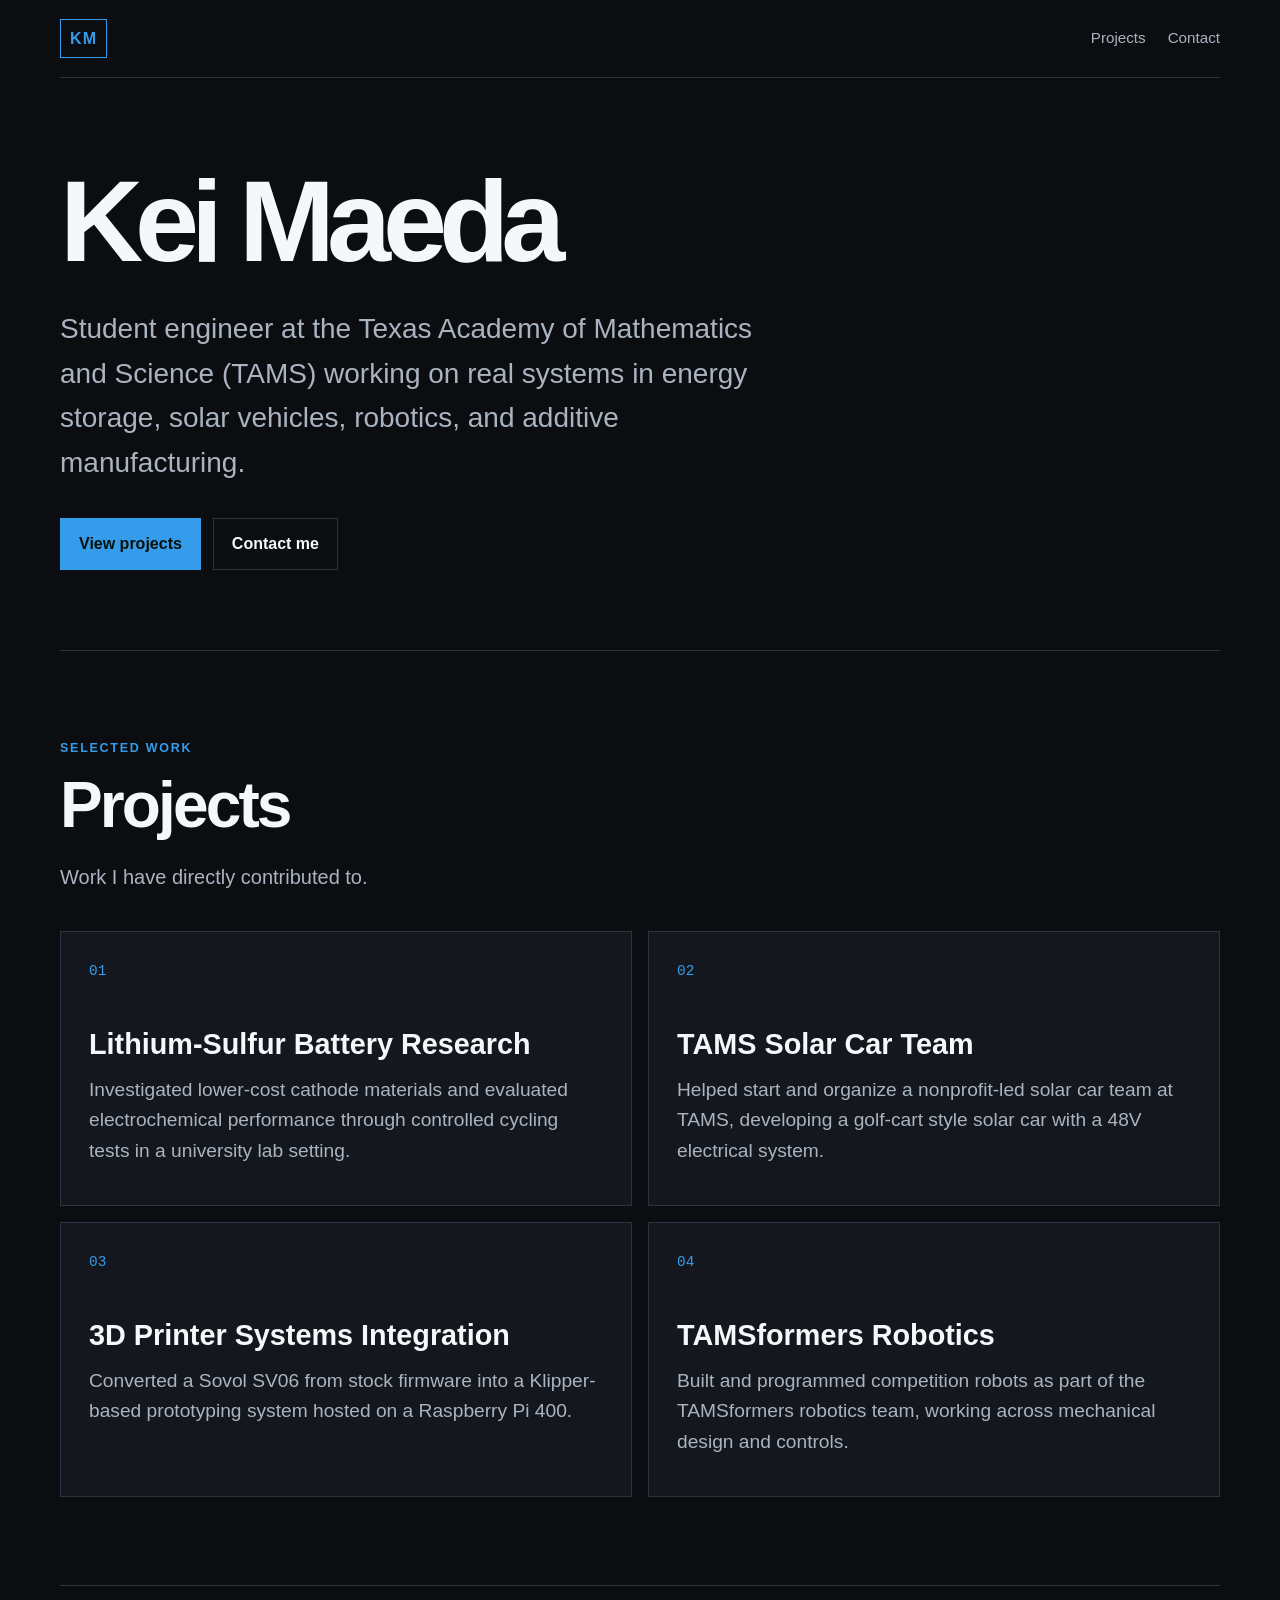
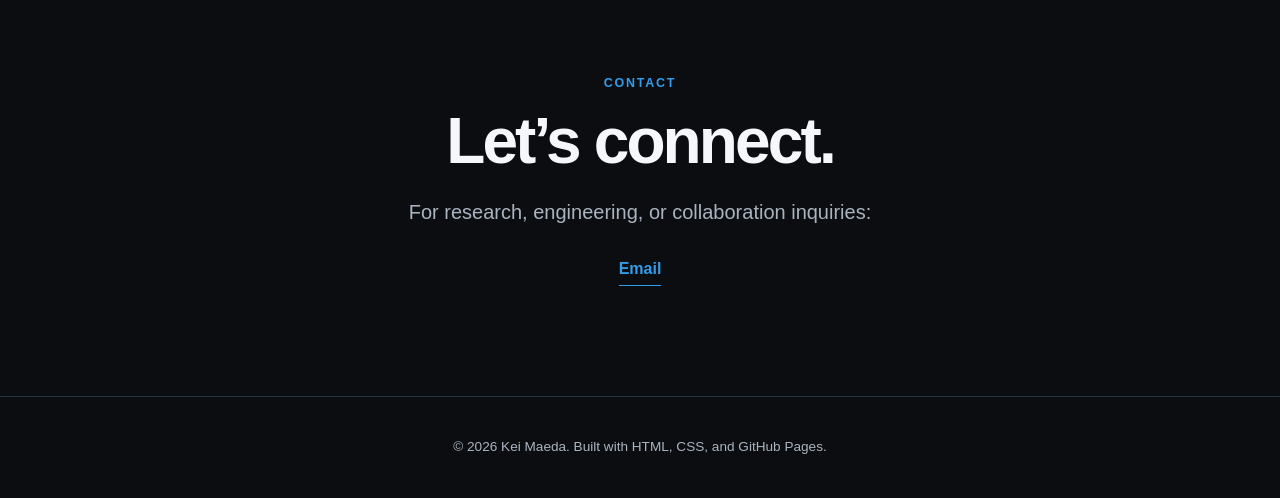
==== commit 4fa3560b: "Add favicon and manifest links to index.html Added favicon and manifest links for improved site iden" ====
--- a/index.html
+++ b/index.html
@@ -9,6 +9,11 @@
   />
   <title>Kei Maeda | Engineering Portfolio</title>
   <link rel="stylesheet" href="style.css" />
+  <link rel="icon" type="image/png" sizes="32x32" href="/favicon-32x32.png">
+  <link rel="icon" type="image/png" sizes="16x16" href="/favicon-16x16.png">
+  <link rel="shortcut icon" href="/favicon.ico">
+  <link rel="apple-touch-icon" sizes="180x180" href="/apple-touch-icon.png">
+  <link rel="manifest" href="/site.webmanifest">
 </head>
 
 <body>
--- a/style.css
+++ b/style.css
@@ -7,7 +7,7 @@
   --line: #2a3440;
   --accent: #349ceb;
   --accent-dark: #349ceb;
-  --max-width: 1720px;
+  --max-width: 1200px;
 }
 
 * {
@@ -96,7 +96,7 @@
 }
 
 .site-header {
-  width: min(var(--max-width), calc(100% - 16px));
+  width: min(var(--max-width), calc(100% - 120px));
   margin: 0 auto;
   min-height: 78px;
   display: flex;
@@ -129,7 +129,7 @@
 
 .hero,
 .section {
-  width: min(var(--max-width), calc(100% - 16px));
+  width: min(var(--max-width), calc(100% - 120px));
   margin: 0 auto;
 }
 
@@ -258,7 +258,7 @@
 
 .project-card p {
   color: var(--muted);
-  font-size: 1.7rem;
+  font-size: 1.2rem;
   margin: 0;
 }
 
@@ -366,7 +366,7 @@
 }
 .project-hero,
 .project-content {
-  width: min(var(--max-width), calc(100% - 16px));
+  width: min(var(--max-width), calc(100% - 120px));
   margin: 0 auto;
 }
 
@@ -456,9 +456,12 @@
   object-fit: cover;
 }
 
+figcaption {
+  font-size: 1.15rem;
+}
+
 .media-card figcaption {
   color: var(--muted);
-  font-size: 0.9rem;
   padding: 14px;
 }
 
@@ -485,7 +488,6 @@
 
 .video-card figcaption {
   color: var(--muted);
-  font-size: 0.9rem;
   padding: 14px;
 }
 
@@ -504,7 +506,6 @@
 
 .media-feature figcaption {
   color: var(--muted);
-  font-size: 0.9rem;
   padding: 14px;
 }
 
@@ -513,6 +514,10 @@
   align-items: center;
   gap: 14px;
   margin-top: 28px;
+}
+
+.carousel-compact {
+  max-width: 700px;
 }
 
 .carousel-track {
@@ -547,7 +552,6 @@
 
 .carousel-slide figcaption {
   color: var(--muted);
-  font-size: 0.9rem;
   padding: 14px;
 }
 
@@ -619,4 +623,4 @@
   .project-content {
     padding-top: 50px;
   }
-}+}
